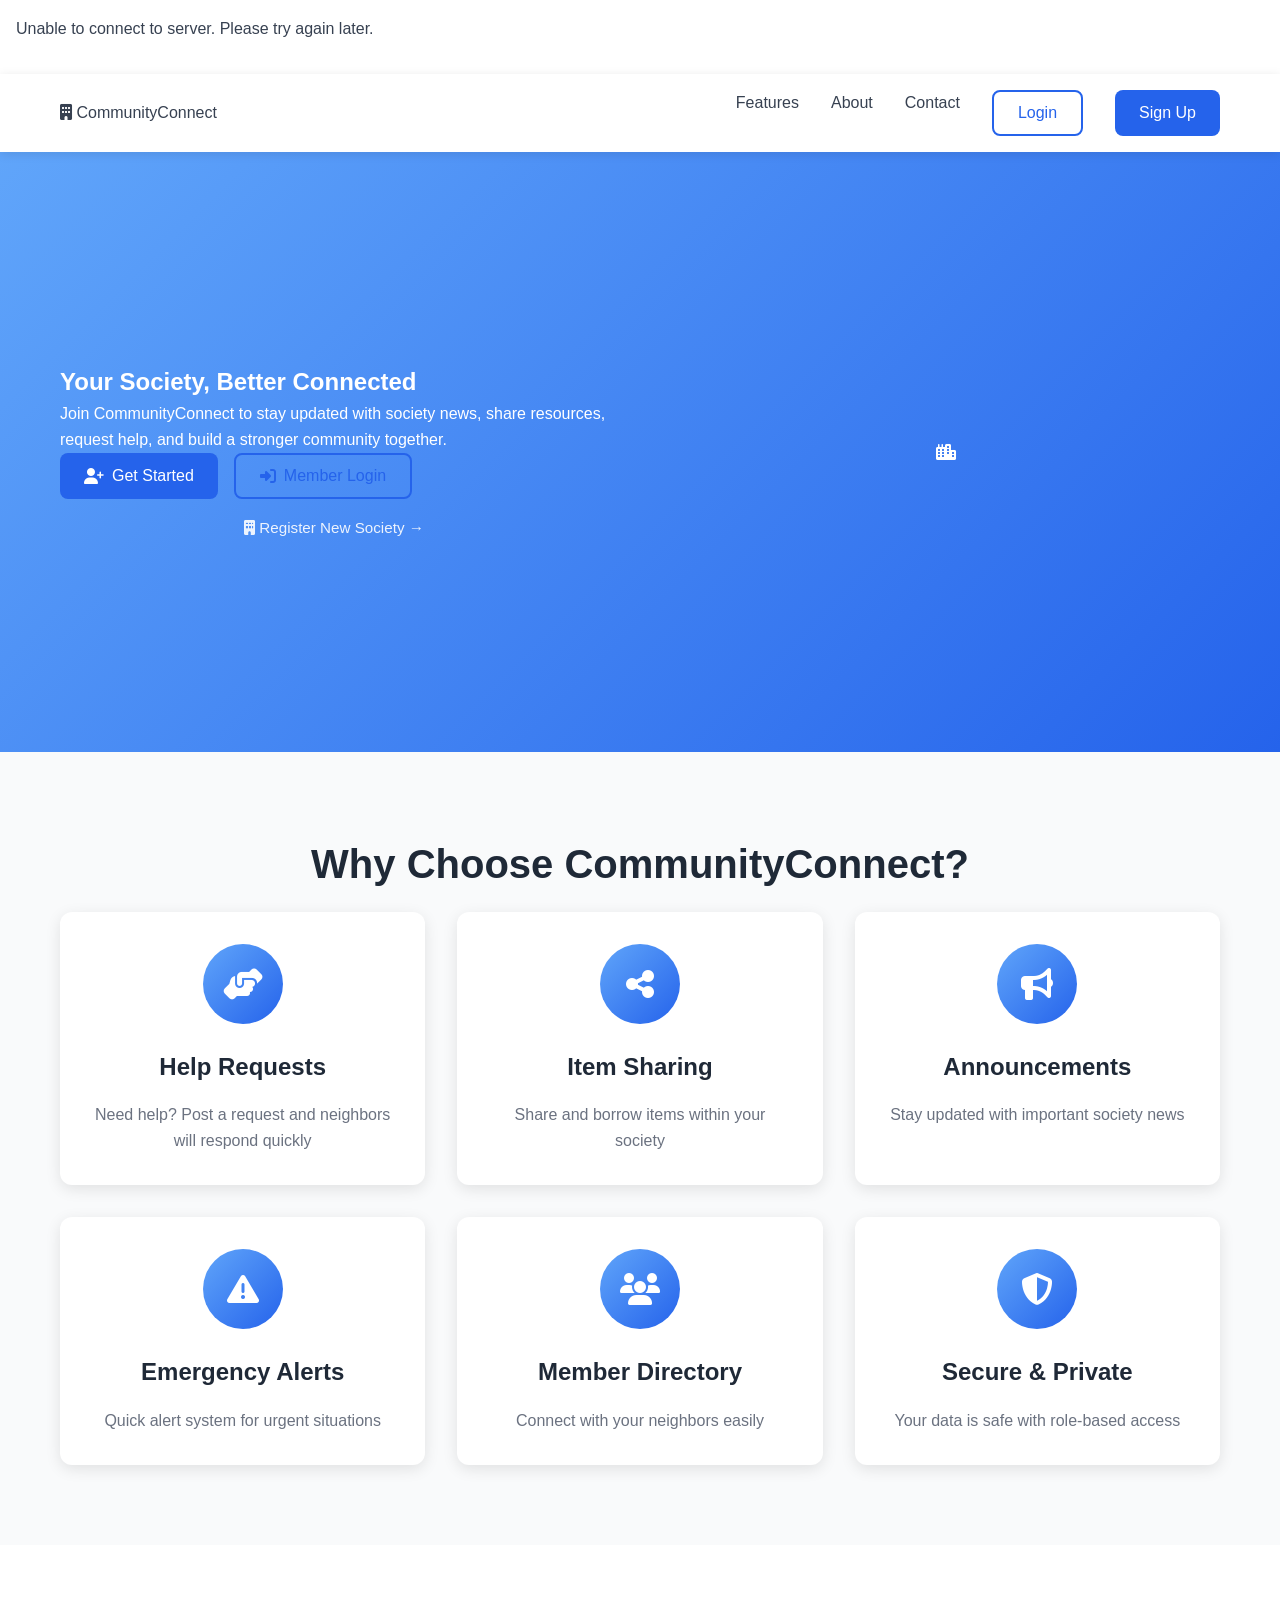
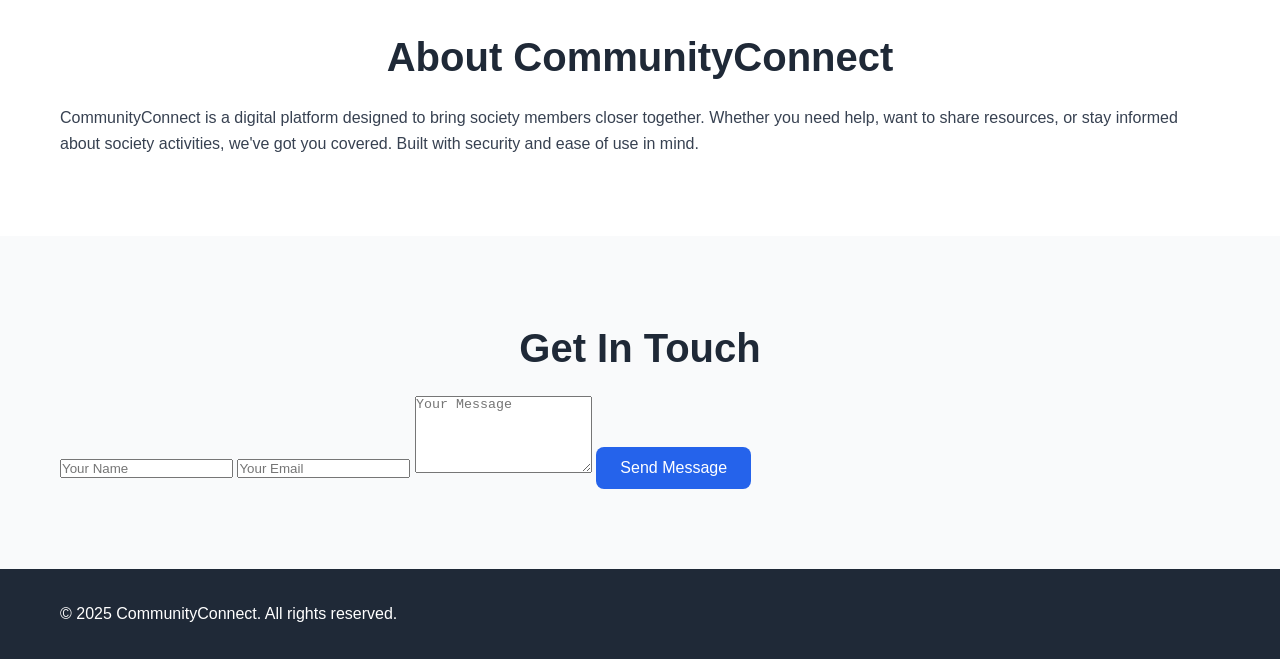
==== src/main/resources/static/index.html @ c5c06e22 "initial commit" ====
<!DOCTYPE html>
<html lang="en">
<head>
    <meta charset="UTF-8">
    <meta name="viewport" content="width=device-width, initial-scale=1.0">
    <title>CommunityConnect - Your Society, Connected</title>
    <link rel="stylesheet" href="css/style.css">
    <link rel="stylesheet" href="https://cdnjs.cloudflare.com/ajax/libs/font-awesome/6.4.0/css/all.min.css">
</head>
<body>
    <!-- Navigation -->
    <nav class="navbar">
        <div class="container nav-container">
            <div class="logo">
                <i class="fas fa-building"></i>
                <span>CommunityConnect</span>
            </div>
            <div class="nav-links">
                <a href="#features">Features</a>
                <a href="#about">About</a>
                <a href="#contact">Contact</a>
                <button class="btn btn-outline" onclick="openModal('loginModal')">Login</button>
                <button class="btn btn-primary" onclick="openModal('registerModal')">Sign Up</button>
            </div>
        </div>
    </nav>

    <!-- Hero Section -->
    <section class="hero">
        <div class="container hero-container">
            <div class="hero-content">
                <h1>Your Society, Better Connected</h1>
                <p>Join CommunityConnect to stay updated with society news, share resources, request help, and build a stronger community together.</p>
                <div class="hero-buttons">
                    <button class="btn btn-primary btn-lg" onclick="openModal('registerModal')">
                        <i class="fas fa-user-plus"></i> Get Started
                    </button>
                    <button class="btn btn-outline btn-lg" onclick="openModal('loginModal')">
                        <i class="fas fa-sign-in-alt"></i> Member Login
                    </button>
                </div>
                <div style="margin-top: 1rem; text-align: center;">
                    <a href="society-register.html" style="color: white; text-decoration: none; font-size: 0.95rem; opacity: 0.9; transition: opacity 0.3s;">
                        <i class="fas fa-building"></i> Register New Society →
                    </a>
                </div>
            </div>
            <div class="hero-image">
                <i class="fas fa-city"></i>
            </div>
        </div>
    </section>

    <!-- Features Section -->
    <section id="features" class="features">
        <div class="container">
            <h2 class="section-title">Why Choose CommunityConnect?</h2>
            <div class="features-grid">
                <div class="feature-card">
                    <div class="feature-icon">
                        <i class="fas fa-hands-helping"></i>
                    </div>
                    <h3>Help Requests</h3>
                    <p>Need help? Post a request and neighbors will respond quickly</p>
                </div>
                <div class="feature-card">
                    <div class="feature-icon">
                        <i class="fas fa-share-alt"></i>
                    </div>
                    <h3>Item Sharing</h3>
                    <p>Share and borrow items within your society</p>
                </div>
                <div class="feature-card">
                    <div class="feature-icon">
                        <i class="fas fa-bullhorn"></i>
                    </div>
                    <h3>Announcements</h3>
                    <p>Stay updated with important society news</p>
                </div>
                <div class="feature-card">
                    <div class="feature-icon">
                        <i class="fas fa-exclamation-triangle"></i>
                    </div>
                    <h3>Emergency Alerts</h3>
                    <p>Quick alert system for urgent situations</p>
                </div>
                <div class="feature-card">
                    <div class="feature-icon">
                        <i class="fas fa-users"></i>
                    </div>
                    <h3>Member Directory</h3>
                    <p>Connect with your neighbors easily</p>
                </div>
                <div class="feature-card">
                    <div class="feature-icon">
                        <i class="fas fa-shield-alt"></i>
                    </div>
                    <h3>Secure & Private</h3>
                    <p>Your data is safe with role-based access</p>
                </div>
            </div>
        </div>
    </section>

    <!-- About Section -->
    <section id="about" class="about">
        <div class="container">
            <h2 class="section-title">About CommunityConnect</h2>
            <p class="about-text">
                CommunityConnect is a digital platform designed to bring society members closer together. 
                Whether you need help, want to share resources, or stay informed about society activities, 
                we've got you covered. Built with security and ease of use in mind.
            </p>
        </div>
    </section>

    <!-- Contact Section -->
    <section id="contact" class="contact">
        <div class="container">
            <h2 class="section-title">Get In Touch</h2>
            <form class="contact-form">
                <input type="text" placeholder="Your Name" required>
                <input type="email" placeholder="Your Email" required>
                <textarea placeholder="Your Message" rows="5" required></textarea>
                <button type="submit" class="btn btn-primary">Send Message</button>
            </form>
        </div>
    </section>

    <!-- Footer -->
    <footer class="footer">
        <div class="container">
            <p>&copy; 2025 CommunityConnect. All rights reserved.</p>
        </div>
    </footer>

    <!-- Login Modal -->
    <div id="loginModal" class="modal">
        <div class="modal-content">
            <div class="modal-header">
                <h2>Welcome Back!</h2>
                <span class="close" onclick="closeModal('loginModal')">&times;</span>
            </div>
            <form id="loginForm">
                <div class="form-group">
                    <label for="loginEmail">Email</label>
                    <input type="email" id="loginEmail" required>
                </div>
                <div class="form-group">
                    <label for="loginPassword">Password</label>
                    <input type="password" id="loginPassword" required>
                </div>
                <button type="submit" class="btn btn-primary btn-block">Login</button>
            </form>
            <p class="modal-footer-text">
                Don't have an account? 
                <a href="#" onclick="switchModal('loginModal', 'registerModal')">Sign up here</a>
            </p>
        </div>
    </div>

    <!-- Register Modal -->
    <div id="registerModal" class="modal">
        <div class="modal-content">
            <div class="modal-header">
                <h2>Join Your Society</h2>
                <span class="close" onclick="closeModal('registerModal')">&times;</span>
            </div>
            <form id="registerForm">
                <div class="form-group">
                    <label for="registerName">Full Name</label>
                    <input type="text" id="registerName" required>
                </div>
                <div class="form-group">
                    <label for="registerEmail">Email</label>
                    <input type="email" id="registerEmail" required>
                </div>
                <div class="form-group">
                    <label for="registerPhone">Phone Number</label>
                    <input type="tel" id="registerPhone" required>
                </div>
                <div class="form-group">
                    <label for="registerFlatNumber">Flat Number</label>
                    <input type="text" id="registerFlatNumber" placeholder="e.g., A-101" required>
                </div>
                <div class="form-group">
                    <label for="registerSocietyCode">Society Code</label>
                    <input type="text" id="registerSocietyCode" placeholder="Enter your society code" required>
                </div>
                <div class="form-group">
                    <label for="registerPassword">Password</label>
                    <input type="password" id="registerPassword" required minlength="6">
                </div>
                <div class="form-group">
                    <label for="registerConfirmPassword">Confirm Password</label>
                    <input type="password" id="registerConfirmPassword" required>
                </div>
                <button type="submit" class="btn btn-primary btn-block">Sign Up</button>
            </form>
            <p class="modal-footer-text">
                Already have an account? 
                <a href="#" onclick="switchModal('registerModal', 'loginModal')">Login here</a>
            </p>
        </div>
    </div>

    <script src="js/main.js"></script>
</body>
</html>
---- src/main/resources/static/css/style.css ----
/* CSS Variables */
:root {
    --primary: #2563eb;
    --primary-dark: #1e40af;
    --primary-light: #60a5fa;
    --secondary: #10b981;
    --danger: #ef4444;
    --warning: #f59e0b;
    --dark: #1f2937;
    --light: #f9fafb;
    --border: #e5e7eb;
    --text: #374151;
    --text-light: #6b7280;
    --success: #086329;
    --shadow: rgba(0, 0, 0, 0.1);
    --shadow-lg: rgba(0, 0, 0, 0.15);
}

/* Reset & Base Styles */
* {
    margin: 0;
    padding: 0;
    box-sizing: border-box;
}

body {
    font-family: 'Segoe UI', Tahoma, Geneva, Verdana, sans-serif;
    line-height: 1.6;
    color: var(--text);
    background-color: #fff;
}

.container {
    max-width: 1200px;
    margin: 0 auto;
    padding: 0 20px;
}

/* Navbar */
.navbar {
    background: white;
    box-shadow: 0 2px 10px var(--shadow);
    position: sticky;
    top: 0;
    z-index: 1000;
    padding: 1rem 0;
}

.navbar .container {
    display: flex;
    justify-content: space-between;
    align-items: center;
}

.nav-brand {
    display: flex;
    align-items: center;
    gap: 10px;
    font-size: 1.5rem;
    font-weight: bold;
    color: var(--primary);
}

.nav-brand i {
    font-size: 1.8rem;
}

.nav-links {
    display: flex;
    gap: 2rem;
}

.nav-links a {
    color: var(--text);
    text-decoration: none;
    font-weight: 500;
    transition: color 0.3s;
    position: relative;
}

.nav-links a:hover,
.nav-links a.active {
    color: var(--primary);
}

.nav-links a.active::after {
    content: '';
    position: absolute;
    bottom: -5px;
    left: 0;
    width: 100%;
    height: 2px;
    background: var(--primary);
}

.nav-buttons {
    display: flex;
    gap: 1rem;
}

/* Buttons */
.btn {
    padding: 0.75rem 1.5rem;
    border: none;
    border-radius: 8px;
    cursor: pointer;
    font-size: 1rem;
    font-weight: 500;
    transition: all 0.3s;
    display: inline-flex;
    align-items: center;
    gap: 0.5rem;
}

.btn-primary {
    background: var(--primary);
    color: white;
}

.btn-primary:hover {
    background: var(--primary-dark);
    transform: translateY(-2px);
    box-shadow: 0 5px 15px var(--shadow-lg);
}

.btn-outline {
    background: transparent;
    border: 2px solid var(--primary);
    color: var(--primary);
}

.btn-outline:hover {
    background: var(--primary);
    color: white;
}

.btn-large {
    padding: 1rem 2rem;
    font-size: 1.1rem;
}

.btn-block {
    width: 100%;
    justify-content: center;
}

/* Hero Section */
.hero {
    background: linear-gradient(135deg, var(--primary-light) 0%, var(--primary) 100%);
    color: white;
    padding: 6rem 0;
    min-height: 600px;
    display: flex;
    align-items: center;
}

.hero .container {
    display: grid;
    grid-template-columns: 1fr 1fr;
    gap: 4rem;
    align-items: center;
}

.hero-title {
    font-size: 3rem;
    margin-bottom: 1rem;
    line-height: 1.2;
}

.hero-subtitle {
    font-size: 1.2rem;
    margin-bottom: 2rem;
    opacity: 0.95;
}

.hero-buttons {
    display: flex;
    gap: 1rem;
}

.hero-image {
    display: flex;
    justify-content: center;
    align-items: center;
}

/* Sections */
section {
    padding: 5rem 0;
}

.section-title {
    font-size: 2.5rem;
    text-align: center;
    margin-bottom: 1rem;
    color: var(--dark);
}

.section-subtitle {
    text-align: center;
    font-size: 1.2rem;
    color: var(--text-light);
    margin-bottom: 3rem;
}

/* Features Section */
.features {
    background: var(--light);
}

.features-grid {
    display: grid;
    grid-template-columns: repeat(auto-fit, minmax(300px, 1fr));
    gap: 2rem;
}

.feature-card {
    background: white;
    padding: 2rem;
    border-radius: 12px;
    box-shadow: 0 4px 15px var(--shadow);
    transition: transform 0.3s, box-shadow 0.3s;
    text-align: center;
}

.feature-card:hover {
    transform: translateY(-10px);
    box-shadow: 0 8px 25px var(--shadow-lg);
}

.feature-icon {
    width: 80px;
    height: 80px;
    background: linear-gradient(135deg, var(--primary-light), var(--primary));
    border-radius: 50%;
    display: flex;
    align-items: center;
    justify-content: center;
    margin: 0 auto 1.5rem;
    color: white;
    font-size: 2rem;
}

.feature-card h3 {
    font-size: 1.5rem;
    margin-bottom: 1rem;
    color: var(--dark);
}

.feature-card p {
    color: var(--text-light);
}

/* About Section */
.about-content {
    max-width: 800px;
    margin: 0 auto;
    text-align: center;
    font-size: 1.1rem;
    line-height: 1.8;
}

.about-content p {
    margin-bottom: 1rem;
}

/* Contact Section */
.contact {
    background: var(--light);
}

.contact-info {
    display: flex;
    justify-content: center;
    gap: 3rem;
    flex-wrap: wrap;
    margin-top: 2rem;
}

.contact-item {
    text-align: center;
}

.contact-item i {
    font-size: 2.5rem;
    color: var(--primary);
    margin-bottom: 1rem;
}

.contact-item p {
    font-size: 1.1rem;
    color: var(--text);
}

/* Footer */
.footer {
    background: var(--dark);
    color: white;
    padding: 2rem 0;
    text-align: center;
}

.footer .container {
    display: flex;
    justify-content: space-between;
    align-items: center;
}

.social-links {
    display: flex;
    gap: 1rem;
}

.social-links a {
    width: 40px;
    height: 40px;
    background: rgba(255, 255, 255, 0.1);
    border-radius: 50%;
    display: flex;
    align-items: center;
    justify-content: center;
    color: white;
    text-decoration: none;
    transition: all 0.3s;
}

.social-links a:hover {
    background: var(--primary);
    transform: translateY(-3px);
}

/* Modal */
.modal {
    display: none;
    position: fixed;
    z-index: 2000;
    left: 0;
    top: 0;
    width: 100%;
    height: 100%;
    background-color: rgba(0, 0, 0, 0.7);
    animation: fadeIn 0.3s;
}

.modal.active {
    display: flex;
    align-items: center;
    justify-content: center;
}

@keyframes fadeIn {
    from { opacity: 0; }
    to { opacity: 1; }
}

.modal-content {
    background: white;
    padding: 2.5rem;
    border-radius: 12px;
    width: 90%;
    max-width: 500px;
    max-height: 90vh;
    overflow-y: auto;
    position: relative;
    animation: slideUp 0.3s;
}

@keyframes slideUp {
    from {
        transform: translateY(50px);
        opacity: 0;
    }
    to {
        transform: translateY(0);
        opacity: 1;
    }
}

.modal-content h2 {
    color: var(--dark);
    margin-bottom: 0.5rem;
}

.modal-subtitle {
    color: var(--text-light);
    margin-bottom: 2rem;
}

.close {
    position: absolute;
    right: 1.5rem;
    top: 1.5rem;
    font-size: 2rem;
    font-weight: bold;
    color: var(--text-light);
    cursor: pointer;
    transition: color 0.3s;
}

.close:hover {
    color: var(--danger);
}

/* Form Styles */
.form-group {
    margin-bottom: 1.5rem;
}

.form-group label {
    display: block;
    margin-bottom: 0.5rem;
    font-weight: 500;
    color: var(--dark);
}

.form-group input,
.form-group select,
.form-group textarea {
    width: 100%;
    padding: 0.75rem;
    border: 2px solid var(--border);
    border-radius: 8px;
    font-size: 1rem;
    transition: border-color 0.3s;
}

.form-group input:focus,
.form-group select:focus,
.form-group textarea:focus {
    outline: none;
    border-color: var(--primary);
}

.text-center {
    text-align: center;
    margin-top: 1rem;
}

.text-center a {
    color: var(--primary);
    text-decoration: none;
    font-weight: 500;
}

.text-center a:hover {
    text-decoration: underline;
}

/* Alert Messages */
.alert {
    padding: 1rem;
    border-radius: 8px;
    margin-bottom: 1rem;
    display: none;
}

.alert.show {
    display: block;
    animation: slideDown 0.3s;
}

@keyframes slideDown {
    from {
        transform: translateY(-20px);
        opacity: 0;
    }
    to {
        transform: translateY(0);
        opacity: 1;
    }
}

.alert-success {
    background: #d1fae5;
    color: #065f46;
    border: 1px solid #6ee7b7;
}

.alert-error {
    background: #fee2e2;
    color: #991b1b;
    border: 1px solid #fca5a5;
}

.alert-info {
    background: #dbeafe;
    color: #1e40af;
    border: 1px solid #93c5fd;
}

/* Responsive Design */
@media (max-width: 768px) {
    .hero .container {
        grid-template-columns: 1fr;
        text-align: center;
    }
    
    .hero-image {
        display: none;
    }
    
    .hero-title {
        font-size: 2rem;
    }
    
    .nav-links {
        display: none;
    }
    
    .features-grid {
        grid-template-columns: 1fr;
    }
    
    .footer .container {
        flex-direction: column;
        gap: 1rem;
    }
    
    .contact-info {
        flex-direction: column;
        gap: 2rem;
    }
}

/* Loading Spinner */
.loading {
    display: inline-block;
    width: 20px;
    height: 20px;
    border: 3px solid rgba(255, 255, 255, 0.3);
    border-radius: 50%;
    border-top-color: white;
    animation: spin 1s ease-in-out infinite;
}

@keyframes spin {
    to { transform: rotate(360deg); }
}

.btn.loading {
    pointer-events: none;
    opacity: 0.7;
}

.btn.loading::after {
    content: '';
    display: inline-block;
    width: 16px;
    height: 16px;
    margin-left: 10px;
    border: 2px solid rgba(255, 255, 255, 0.3);
    border-radius: 50%;
    border-top-color: white;
    animation: spin 0.6s linear infinite;
}
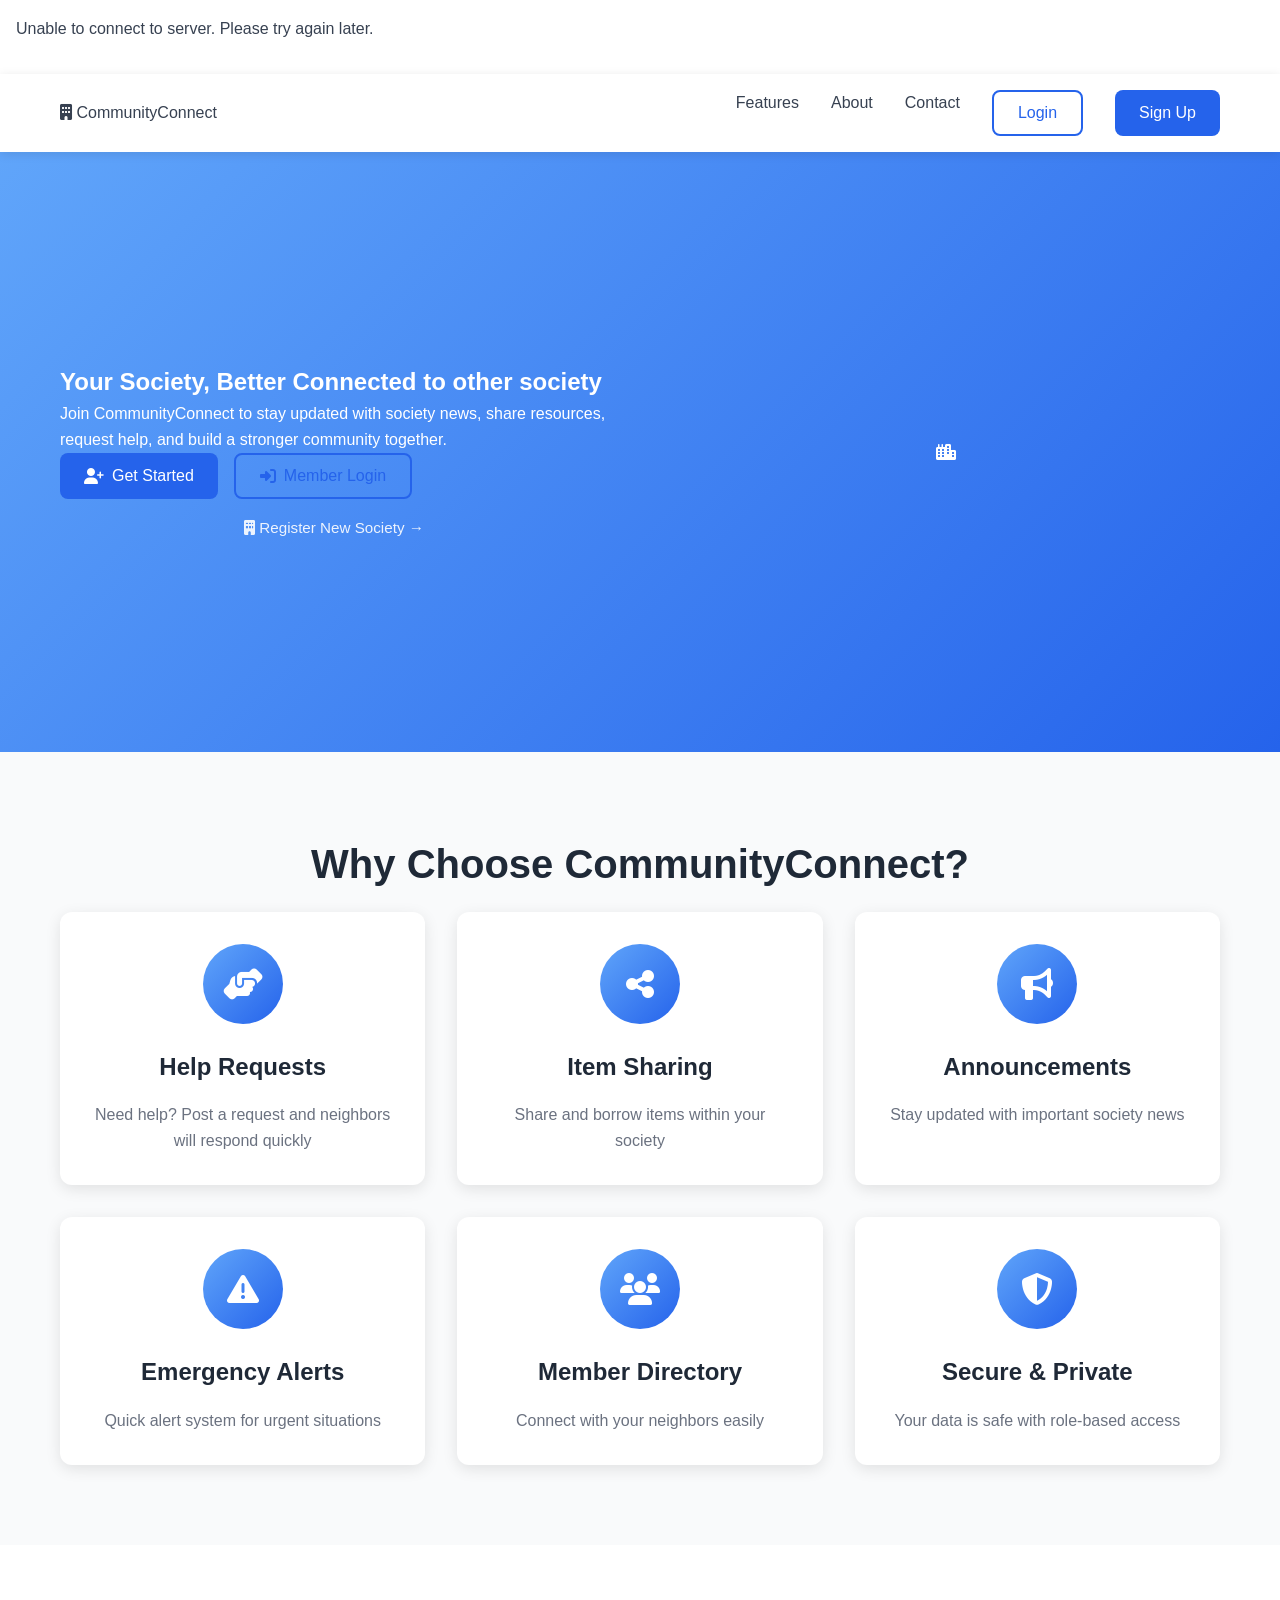
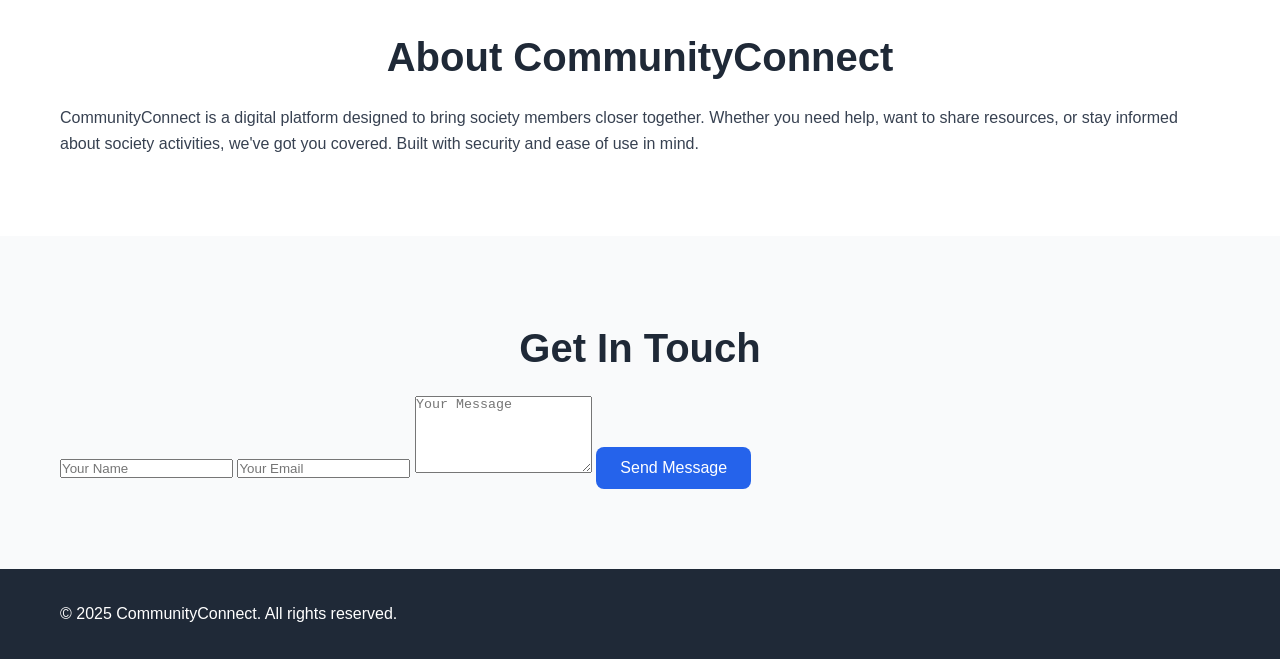
==== commit d44a22bc: "check ci/cd" ====
--- a/src/main/resources/static/index.html
+++ b/src/main/resources/static/index.html
@@ -29,7 +29,7 @@
     <section class="hero">
         <div class="container hero-container">
             <div class="hero-content">
-                <h1>Your Society, Better Connected</h1>
+                <h1>Your Society, Better Connected to other society</h1>
                 <p>Join CommunityConnect to stay updated with society news, share resources, request help, and build a stronger community together.</p>
                 <div class="hero-buttons">
                     <button class="btn btn-primary btn-lg" onclick="openModal('registerModal')">
